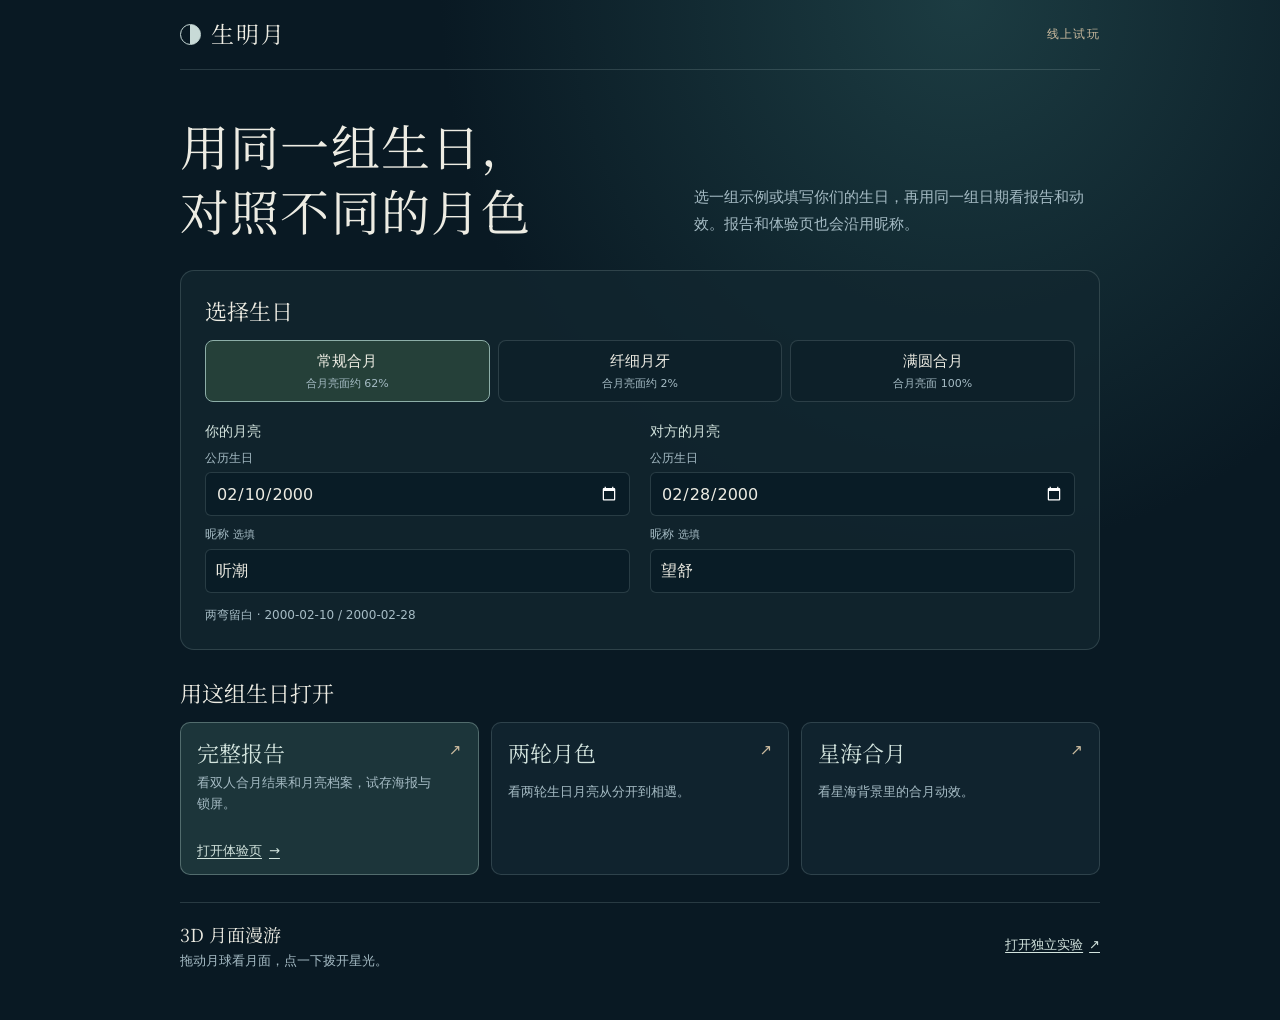
==== index.html @ d1621b0c "Publish Shengmingyue static preview" ====
<!doctype html>
<html lang="zh-CN">
<head>
  <meta http-equiv="Content-Security-Policy" content="form-action 'none'">
  <meta charset="utf-8">
  <meta name="viewport" content="width=device-width, initial-scale=1">
  <meta name="theme-color" content="#091923">
  <meta name="robots" content="noindex,nofollow">
  <title>生明月 · 线上试玩</title>
  <link rel="icon" href="./product/favicon.svg" type="image/svg+xml">
  <link rel="stylesheet" href="./product/assets/font.css">
  <link rel="stylesheet" href="./review.css">
  <script src="./review-data.js" defer></script>
  <script src="./review-hub.js" defer></script>
</head>
<body>
  <header class="page-header">
    <div class="brand"><span class="brand-moon" aria-hidden="true"></span>生明月</div>
    <span class="review-tag">线上试玩</span>
  </header>
  <main>
    <section class="intro" aria-labelledby="review-title">
      <h1 id="review-title">用同一组生日，<br>对照不同的月色</h1>
      <p>选一组示例或填写你们的生日，再用同一组日期看报告和动效。报告和体验页也会沿用昵称。</p>
    </section>

    <section class="review-inputs" aria-labelledby="birthdays-title">
      <h2 id="birthdays-title">选择生日</h2>
      <div class="presets" role="group" aria-label="生日示例">
        <button type="button" data-preset="default" aria-pressed="true">
          <span>常规合月</span><small>合月亮面约 62%</small>
        </button>
        <button type="button" data-preset="thin" aria-pressed="false">
          <span>纤细月牙</span><small>合月亮面约 2%</small>
        </button>
        <button type="button" data-preset="full" aria-pressed="false">
          <span>满圆合月</span><small>合月亮面 100%</small>
        </button>
      </div>
      <form id="review-form" autocomplete="off">
        <fieldset>
          <legend>你的月亮</legend>
          <label for="review-date-a">公历生日</label>
          <input id="review-date-a" name="dateA" type="date" min="1900-01-01" max="2100-12-31" required>
          <label for="review-name-a">昵称 <small>选填</small></label>
          <input id="review-name-a" name="nameA" type="text" maxlength="16" placeholder="你">
        </fieldset>
        <fieldset>
          <legend>对方的月亮</legend>
          <label for="review-date-b">公历生日</label>
          <input id="review-date-b" name="dateB" type="date" min="1900-01-01" max="2100-12-31" required>
          <label for="review-name-b">昵称 <small>选填</small></label>
          <input id="review-name-b" name="nameB" type="text" maxlength="16" placeholder="对方">
        </fieldset>
      </form>
      <p id="review-note" class="review-note" role="status">打开下方任一版本，即可用这组生日和昵称对照。</p>
    </section>

    <section class="review-versions" aria-labelledby="versions-title">
      <h2 id="versions-title">用这组生日打开</h2>
      <div class="destinations">
        <article class="destination destination-product">
          <a class="destination-main" data-review-page="report" href="./product/report.html">
            <span class="destination-name">完整报告</span>
            <span class="destination-text">看双人合月结果和月亮档案，试存海报与锁屏。</span>
            <span class="destination-arrow" aria-hidden="true">↗</span>
          </a>
          <a class="experience-link" data-review-page="experience" href="./product/index.html">打开体验页 <span aria-hidden="true">→</span></a>
        </article>
        <article class="destination">
          <a class="destination-main" data-review-page="two" href="./art/index.html#two">
            <span class="destination-name">两轮月色</span>
            <span class="destination-text">看两轮生日月亮从分开到相遇。</span>
            <span class="destination-arrow" aria-hidden="true">↗</span>
          </a>
        </article>
        <article class="destination">
          <a class="destination-main" data-review-page="sea" href="./art/index.html#sea">
            <span class="destination-name">星海合月</span>
            <span class="destination-text">看星海背景里的合月动效。</span>
            <span class="destination-arrow" aria-hidden="true">↗</span>
          </a>
        </article>
      </div>
    </section>

    <section class="experiment" aria-labelledby="experiment-title">
      <div>
        <h2 id="experiment-title">3D 月面漫游</h2>
        <p>拖动月球看月面，点一下拨开星光。</p>
      </div>
      <a href="./experiments/index.html">打开独立实验 <span aria-hidden="true">↗</span></a>
    </section>
    <noscript><p class="review-note">请启用 JavaScript，让各版本沿用这组生日和昵称。</p></noscript>
  </main>
</body>
</html>
---- product/assets/font.css ----
@font-face{font-family:'Moon Serif';font-style:normal;font-weight:400;font-display:swap;src:url('./moon-serif.woff2') format('woff2')}
---- review.css ----
:root {
  color-scheme: dark;
  --night: #091923;
  --panel: #10232e;
  --text: #edece3;
  --muted: #a6bcc5;
  --line: #b9d1d32d;
  --accent: #d3e4de;
  --gold: #cbbb9f;
  --serif: 'Moon Serif', 'Songti SC', 'STSong', 'SimSun', serif;
  --sans: 'Segoe UI', 'PingFang SC', 'Microsoft YaHei', system-ui, sans-serif;
}

*, *::before, *::after { box-sizing: border-box; }

body {
  min-width: 280px;
  min-height: 100vh;
  margin: 0;
  background: radial-gradient(ellipse at 75% 0, #1c3c42 0, transparent 520px), var(--night);
  color: var(--text);
  font: 15px/1.6 var(--sans);
}

button, input { font: inherit; }
a { color: inherit; }
button, a, input { -webkit-tap-highlight-color: transparent; }
:focus-visible { outline: 2px solid #c2e5da; outline-offset: 3px; }
h1, h2, p { margin: 0; }
h1, h2 { font-family: var(--serif); font-weight: 400; }

.page-header,
main {
  width: min(100% - 48px, 920px);
  margin-inline: auto;
}

.page-header {
  display: flex;
  align-items: center;
  justify-content: space-between;
  min-height: 70px;
  border-bottom: 1px solid var(--line);
}

.brand {
  display: inline-flex;
  align-items: center;
  gap: 10px;
  font: 23px/1.4 var(--serif);
  letter-spacing: .08em;
}

.brand-moon {
  width: 21px;
  height: 21px;
  border: 1px solid #c8dad7;
  border-radius: 50%;
  background: linear-gradient(90deg, transparent 50%, #c8dad7 50%);
}

.review-tag {
  color: var(--gold);
  font-size: 12px;
  letter-spacing: .11em;
}

main { padding: 43px 0 48px; }

.intro {
  display: grid;
  grid-template-columns: minmax(0, 1.2fr) minmax(0, 1fr);
  align-items: end;
  gap: 26px;
  margin-bottom: 27px;
}

.intro h1 {
  font-size: clamp(34px, 5.6vw, 49px);
  line-height: 1.33;
  letter-spacing: .025em;
}

.intro p {
  max-width: 31em;
  padding-bottom: 5px;
  color: var(--muted);
  line-height: 1.8;
}

.review-inputs {
  padding: 24px;
  border: 1px solid var(--line);
  border-radius: 14px;
  background: #132730c7;
}

.review-inputs h2, .review-versions h2 {
  margin-bottom: 13px;
  font-size: 22px;
  line-height: 1.45;
}

.presets {
  display: grid;
  grid-template-columns: repeat(3, minmax(0, 1fr));
  gap: 8px;
}

.presets button {
  display: grid;
  gap: 2px;
  min-height: 56px;
  padding: 8px 5px;
  border: 1px solid var(--line);
  border-radius: 8px;
  background: #0d2029;
  color: var(--text);
  text-align: center;
  cursor: pointer;
}

.presets button[aria-pressed="true"] {
  border-color: #8daea8;
  background: #254039;
}

.presets small {
  color: var(--muted);
  font-size: 11px;
  font-variant-numeric: tabular-nums;
  white-space: nowrap;
}

#review-form {
  display: grid;
  grid-template-columns: repeat(2, minmax(0, 1fr));
  gap: 20px;
  margin-top: 18px;
}

#review-form fieldset {
  min-width: 0;
  margin: 0;
  padding: 0;
  border: 0;
}

#review-form legend {
  margin-bottom: 7px;
  padding: 0;
  color: var(--accent);
  font-size: 14px;
}

#review-form label {
  display: block;
  margin-bottom: 4px;
  color: var(--muted);
  font-size: 12px;
}

#review-form label small { font-size: 11px; }

#review-form input {
  display: block;
  width: 100%;
  min-width: 0;
  min-height: 44px;
  padding: 7px 10px;
  border: 1px solid var(--line);
  border-radius: 6px;
  background: #091c26;
  color: var(--text);
  font-size: 16px;
}

#review-form input::placeholder { color: #8198a4; }
#review-form input[type="date"] { margin-bottom: 9px; }
#review-form input[type="date"]::-webkit-date-and-time-value { min-width: 0; text-align: left; }

.review-note {
  min-height: 1.65em;
  margin-top: 13px;
  color: var(--muted);
  font-size: 12px;
}

.review-versions { margin-top: 27px; }

.destinations {
  display: grid;
  grid-template-columns: repeat(3, minmax(0, 1fr));
  gap: 12px;
}

.destination {
  min-width: 0;
  border: 1px solid var(--line);
  border-radius: 10px;
  background: var(--panel);
}

.destination-product {
  border-color: #acc6bf61;
  background: #1c353a;
}

.destination-main {
  position: relative;
  display: grid;
  gap: 5px;
  min-height: 104px;
  padding: 15px 37px 15px 16px;
  border-radius: 9px;
  text-decoration: none;
}

.destination-name {
  color: var(--accent);
  font: 22px/1.35 var(--serif);
}

.destination-text { color: var(--muted); font-size: 13px; }
.destination-arrow { position: absolute; top: 15px; right: 16px; color: var(--gold); }

.experience-link {
  display: inline-flex;
  align-items: center;
  gap: 7px;
  min-height: 44px;
  margin: 0 16px;
  color: var(--accent);
  font-size: 13px;
  text-underline-offset: 3px;
}

.experiment {
  display: flex;
  align-items: center;
  justify-content: space-between;
  gap: 10px 16px;
  margin-top: 27px;
  padding: 17px 0 0;
  border-top: 1px solid var(--line);
}

.experiment h2 { font-size: 18px; }
.experiment p { margin-top: 3px; color: var(--muted); font-size: 13px; }
.experiment a { display: inline-flex; align-items: center; gap: 6px; min-height: 44px; color: var(--accent); font-size: 13px; white-space: nowrap; text-underline-offset: 3px; }

@media (hover: hover) {
  .presets button:hover { border-color: #a9c9bf; }
  .destination-main:hover { background: #d9f1e90d; }
  .experience-link:hover, .experiment a:hover { color: #fff; }
}

@media (max-width: 640px) {
  .page-header, main { width: calc(100% - 32px); }
  .page-header { min-height: 60px; }
  main { padding: 24px 0 36px; }
  .intro { grid-template-columns: 1fr; gap: 9px; margin-bottom: 19px; }
  .intro h1 { font-size: clamp(29px, 8vw, 36px); }
  .intro p { padding-bottom: 0; font-size: 13px; }
  .review-inputs { padding: 14px; }
  .review-inputs h2, .review-versions h2 { margin-bottom: 10px; font-size: 20px; }
  .presets { gap: 5px; }
  .presets button { font-size: 13px; }
  .presets small { font-size: 10px; }
  #review-form { gap: 12px; margin-top: 13px; }
  #review-form input { padding-inline: 7px; }
  .review-versions { margin-top: 21px; }
  .destinations { grid-template-columns: 1fr; gap: 8px; }
  .destination-main { min-height: 72px; padding-block: 11px; }
  .destination-name { font-size: 20px; }
  .experiment { flex-wrap: wrap; margin-top: 21px; }
}
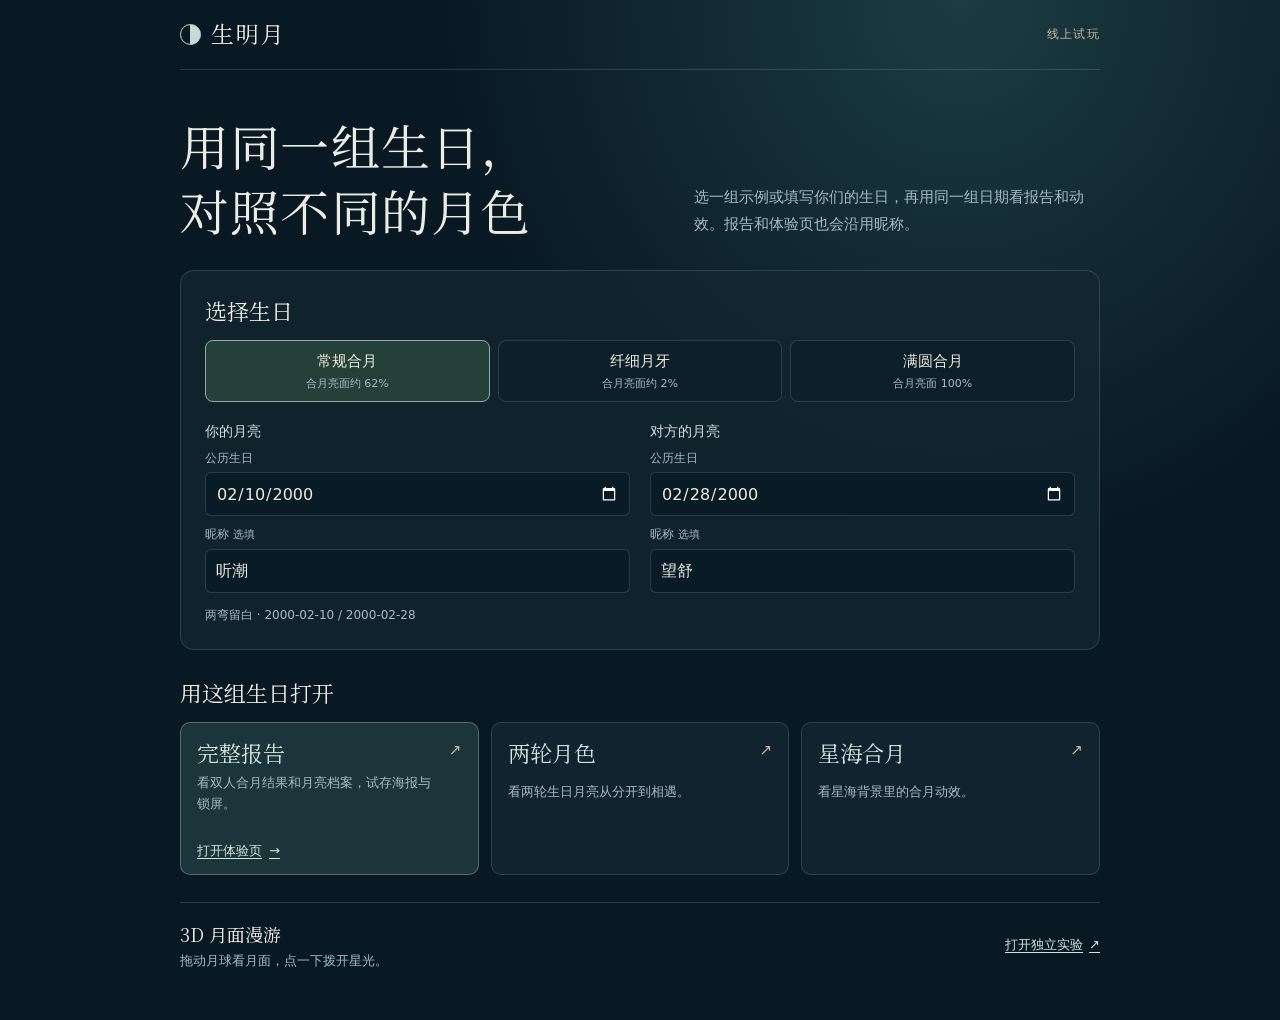
==== commit de630257: "Speed up the static preview and add background music" ====
--- a/index.html
+++ b/index.html
@@ -8,7 +8,7 @@
   <meta name="robots" content="noindex,nofollow">
   <title>生明月 · 线上试玩</title>
   <link rel="icon" href="./product/favicon.svg" type="image/svg+xml">
-  <link rel="stylesheet" href="./product/assets/font.css">
+  <link rel="stylesheet" href="./product/assets/font.css?v=pages-2">
   <link rel="stylesheet" href="./review.css">
   <script src="./review-data.js" defer></script>
   <script src="./review-hub.js" defer></script>
--- a/product/assets/font.css
+++ b/product/assets/font.css
@@ -1 +1 @@
-@font-face{font-family:'Moon Serif';font-style:normal;font-weight:400;font-display:swap;src:url('./moon-serif.woff2') format('woff2')}
+@font-face{font-family:'Moon Serif';font-style:normal;font-weight:400;font-display:swap;src:url('./moon-serif-preview.woff2') format('woff2')}
